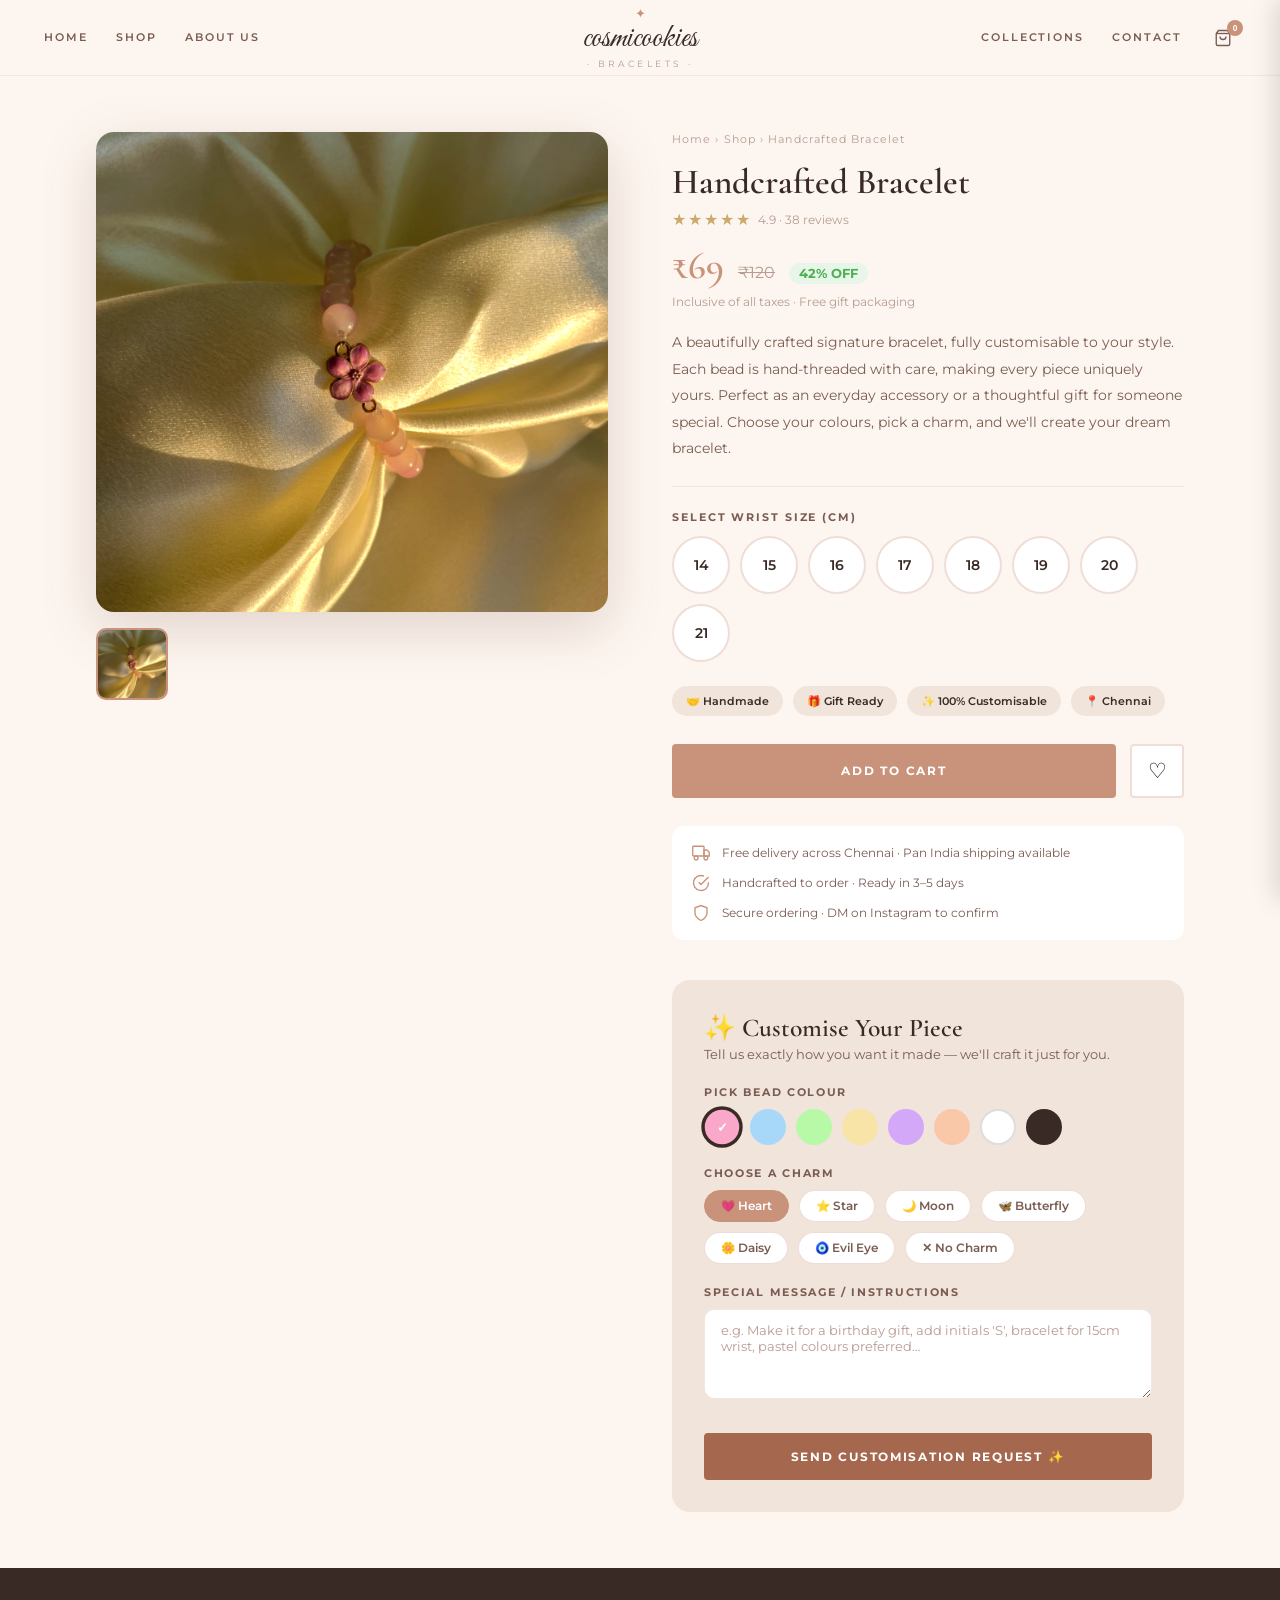
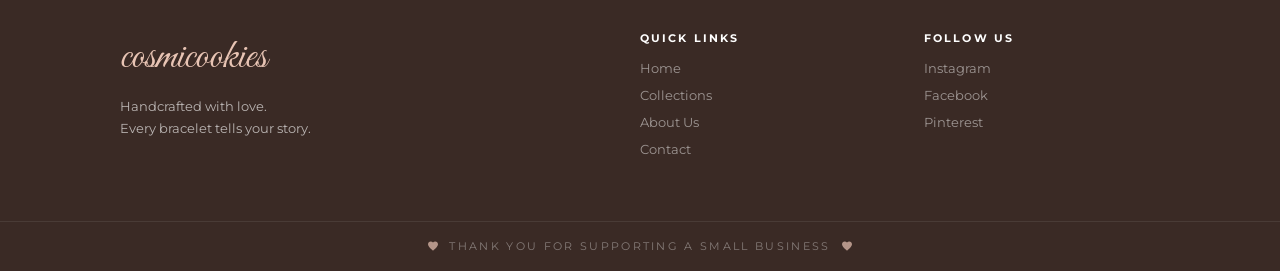
==== product.html @ d65fde26 "feat: add About Us, shop collections, product details, and persistent cart" ====
<!DOCTYPE html>
<html lang="en">
<head>
  <meta charset="UTF-8"/>
  <meta name="viewport" content="width=device-width,initial-scale=1.0"/>
  <title>Product – Cosmicookies</title>
  <link rel="preconnect" href="https://fonts.googleapis.com"/>
  <link href="https://fonts.googleapis.com/css2?family=Great+Vibes&family=Cormorant+Garamond:ital,wght@0,400;0,600&family=Montserrat:wght@300;400;500;600;700&display=swap" rel="stylesheet"/>
  <link rel="stylesheet" href="style.css"/>
  <style>
    .pd-wrap{margin-top:76px;padding:56px;max-width:1200px;margin-left:auto;margin-right:auto;display:grid;grid-template-columns:1fr 1fr;gap:64px;align-items:start;}
    .pd-gallery{position:sticky;top:96px;}
    .pd-main-img-wrap{border-radius:18px;overflow:hidden;height:480px;box-shadow:var(--shadow-lg);margin-bottom:16px;}
    .pd-main-img{width:100%;height:100%;object-fit:cover;transition:transform .6s ease;}
    .pd-main-img:hover{transform:scale(1.04);}
    .pd-thumbs{display:flex;gap:10px;flex-wrap:wrap;}
    .pd-thumb{width:72px;height:72px;border-radius:10px;overflow:hidden;cursor:pointer;border:2px solid transparent;transition:all .25s;}
    .pd-thumb img{width:100%;height:100%;object-fit:cover;}
    .pd-thumb.active,.pd-thumb:hover{border-color:var(--rose);}
    .pd-info{}
    .pd-breadcrumb{font-size:.68rem;color:var(--text-light);letter-spacing:.1em;margin-bottom:16px;}
    .pd-breadcrumb a{color:var(--text-light);text-decoration:none;}.pd-breadcrumb a:hover{color:var(--rose);}
    .pd-name{font-family:'Cormorant Garamond',serif;font-size:2.2rem;font-weight:600;color:var(--text-dark);line-height:1.15;margin-bottom:8px;}
    .pd-stars{display:flex;align-items:center;gap:6px;margin-bottom:14px;}
    .pd-stars span{color:var(--gold);font-size:1rem;letter-spacing:2px;}
    .pd-stars em{font-size:.75rem;color:var(--text-light);font-style:normal;}
    .pd-price-row{display:flex;align-items:baseline;gap:14px;margin-bottom:6px;}
    .pd-price{font-family:'Cormorant Garamond',serif;font-size:2.4rem;font-weight:600;color:var(--rose);}
    .pd-price-orig{font-size:1rem;color:var(--text-light);text-decoration:line-through;}
    .pd-discount{font-size:.8rem;font-weight:700;color:#4caf50;background:#e8f5e9;padding:3px 10px;border-radius:20px;}
    .pd-tax{font-size:.72rem;color:var(--text-light);margin-bottom:20px;}
    .pd-desc{font-size:.87rem;line-height:1.9;color:var(--text-mid);margin-bottom:24px;padding-bottom:24px;border-bottom:1px solid rgba(201,146,122,.15);}
    .pd-section-label{font-size:.66rem;font-weight:700;letter-spacing:.18em;color:var(--text-mid);text-transform:uppercase;margin-bottom:12px;}
    .pd-sizes{display:flex;gap:10px;flex-wrap:wrap;margin-bottom:24px;}
    .pd-size-btn{width:58px;height:58px;border-radius:50%;border:2px solid rgba(201,146,122,.3);background:var(--white);color:var(--text-dark);font-size:.88rem;font-weight:600;cursor:pointer;transition:all .25s;font-family:'Montserrat',sans-serif;}
    .pd-size-btn:hover,.pd-size-btn.sel{background:var(--rose);border-color:var(--rose);color:#fff;box-shadow:0 4px 14px rgba(201,146,122,.4);}
    .pd-badges-row{display:flex;gap:10px;flex-wrap:wrap;margin-bottom:28px;}
    .pd-badge-pill{display:flex;align-items:center;gap:6px;background:var(--blush);border-radius:20px;padding:8px 14px;font-size:.7rem;font-weight:600;color:var(--text-dark);}
    .pd-actions{display:flex;gap:14px;margin-bottom:28px;}
    .pd-add-btn{flex:1;padding:16px;background:var(--rose);color:#fff;border:none;border-radius:4px;font-size:.78rem;font-weight:700;letter-spacing:.14em;cursor:pointer;font-family:'Montserrat',sans-serif;transition:var(--transition);}
    .pd-add-btn:hover{background:var(--rose-dark);transform:translateY(-2px);box-shadow:0 8px 24px rgba(165,104,79,.35);}
    .pd-wish-btn{width:54px;height:54px;border:2px solid rgba(201,146,122,.3);background:var(--white);border-radius:4px;cursor:pointer;font-size:1.3rem;transition:all .25s;display:flex;align-items:center;justify-content:center;}
    .pd-wish-btn:hover{border-color:var(--rose);background:var(--blush);}
    /* CUSTOMIZER */
    .customizer{background:var(--blush);border-radius:18px;padding:32px;margin-top:40px;}
    .customizer h3{font-family:'Cormorant Garamond',serif;font-size:1.6rem;font-weight:600;color:var(--text-dark);margin-bottom:4px;}
    .customizer>.sub{font-size:.8rem;color:var(--text-mid);margin-bottom:24px;}
    .cust-block{margin-bottom:22px;}
    .cust-label{font-size:.66rem;font-weight:700;letter-spacing:.16em;text-transform:uppercase;color:var(--text-mid);margin-bottom:10px;display:block;}
    .color-swatches{display:flex;gap:10px;flex-wrap:wrap;}
    .color-swatch{width:36px;height:36px;border-radius:50%;border:3px solid transparent;cursor:pointer;transition:all .25s;position:relative;}
    .color-swatch.sel,.color-swatch:hover{border-color:var(--text-dark);transform:scale(1.15);}
    .color-swatch.sel::after{content:'✓';position:absolute;inset:0;display:flex;align-items:center;justify-content:center;font-size:.7rem;font-weight:700;color:#fff;}
    .charm-options{display:flex;gap:10px;flex-wrap:wrap;}
    .charm-btn{padding:8px 16px;border-radius:20px;border:1.5px solid rgba(201,146,122,.3);background:var(--white);font-size:.72rem;font-weight:600;cursor:pointer;font-family:'Montserrat',sans-serif;transition:all .25s;color:var(--text-mid);}
    .charm-btn.sel,.charm-btn:hover{background:var(--rose);border-color:var(--rose);color:#fff;}
    .cust-textarea{width:100%;padding:12px 16px;border:1.5px solid rgba(201,146,122,.22);border-radius:10px;background:var(--white);font-family:'Montserrat',sans-serif;font-size:.84rem;color:var(--text-dark);resize:vertical;min-height:90px;outline:none;transition:border-color .25s;}
    .cust-textarea:focus{border-color:var(--rose);}
    .cust-submit{width:100%;padding:16px;background:var(--rose-dark);color:#fff;border:none;border-radius:4px;font-size:.78rem;font-weight:700;letter-spacing:.14em;cursor:pointer;font-family:'Montserrat',sans-serif;margin-top:8px;transition:var(--transition);}
    .cust-submit:hover{background:var(--rose);transform:translateY(-2px);}
    .cust-success{display:none;text-align:center;color:var(--rose);font-size:.84rem;margin-top:14px;font-style:italic;}
    .cust-success.show{display:block;}
    /* Delivery info */
    .pd-delivery{background:var(--white);border-radius:12px;padding:18px 20px;margin-top:20px;display:flex;flex-direction:column;gap:12px;}
    .pd-delivery-row{display:flex;align-items:center;gap:12px;font-size:.78rem;color:var(--text-mid);}
    .pd-delivery-row svg{color:var(--rose);flex-shrink:0;}
    /* Responsive */
    @media(max-width:960px){.pd-wrap{grid-template-columns:1fr;padding:36px 28px;gap:40px;}.pd-gallery{position:static;}}
    @media(max-width:600px){.pd-wrap{padding:24px 18px;}.pd-main-img-wrap{height:320px;}.pd-name{font-size:1.7rem;}}
  </style>
</head>
<body>

  <header class="navbar" id="navbar">
    <div class="nav-left">
      <button class="hamburger" id="hamburger" aria-label="Open menu"><span></span><span></span><span></span></button>
      <nav class="nav-links left-links">
        <a href="index.html" class="nav-link">HOME</a>
        <a href="shop.html" class="nav-link active">SHOP</a>
        <a href="index.html#about" class="nav-link">ABOUT US</a>
      </nav>
    </div>
    <div class="nav-brand">
      <div class="brand-star">✦</div>
      <div class="brand-name">cosmicookies</div>
      <div class="brand-sub">· BRACELETS ·</div>
    </div>
    <div class="nav-right">
      <nav class="nav-links right-links">
        <a href="shop.html" class="nav-link">COLLECTIONS</a>
        <a href="index.html#contact" class="nav-link">CONTACT</a>
      </nav>
      <div class="nav-icons">
        <button class="icon-btn cart-btn" aria-label="Cart" id="cart-btn">
          <svg width="18" height="18" viewBox="0 0 24 24" fill="none" stroke="currentColor" stroke-width="1.8"><path d="M6 2L3 6v14a2 2 0 002 2h14a2 2 0 002-2V6l-3-4z"/><line x1="3" y1="6" x2="21" y2="6"/><path d="M16 10a4 4 0 01-8 0"/></svg>
          <span class="cart-badge" id="cart-count">0</span>
        </button>
      </div>
    </div>
  </header>

  <div class="mobile-menu" id="mobile-menu">
    <button class="close-menu" id="close-menu">✕</button>
    <div class="mobile-brand-name">cosmicookies</div>
    <nav class="mobile-nav-links">
      <a href="index.html" class="mobile-nav-link">HOME</a>
      <a href="shop.html" class="mobile-nav-link">SHOP</a>
      <a href="index.html#contact" class="mobile-nav-link">CONTACT</a>
    </nav>
  </div>

  <div class="pd-wrap">
    <!-- GALLERY -->
    <div class="pd-gallery">
      <div class="pd-main-img-wrap">
        <img src="" alt="" class="pd-main-img" id="pd-main-img"/>
      </div>
      <div class="pd-thumbs" id="pd-thumbs"></div>
    </div>

    <!-- INFO + CUSTOMIZER -->
    <div class="pd-info">
      <p class="pd-breadcrumb"><a href="index.html">Home</a> &rsaquo; <a href="shop.html">Shop</a> &rsaquo; <span id="pd-bread-name">Product</span></p>
      <h1 class="pd-name" id="pd-name">Loading…</h1>
      <div class="pd-stars">
        <span>★★★★★</span>
        <em id="pd-reviews">4.9 · 38 reviews</em>
      </div>
      <div class="pd-price-row">
        <span class="pd-price" id="pd-price">₹--</span>
        <span class="pd-price-orig" id="pd-orig">₹--</span>
        <span class="pd-discount" id="pd-disc">--% OFF</span>
      </div>
      <p class="pd-tax">Inclusive of all taxes · Free gift packaging</p>
      <p class="pd-desc" id="pd-desc"></p>

      <p class="pd-section-label">Select Wrist Size (cm)</p>
      <div class="pd-sizes" id="pd-sizes"></div>

      <div class="pd-badges-row">
        <div class="pd-badge-pill">🤝 Handmade</div>
        <div class="pd-badge-pill">🎁 Gift Ready</div>
        <div class="pd-badge-pill">✨ 100% Customisable</div>
        <div class="pd-badge-pill">📍 Chennai</div>
      </div>

      <div class="pd-actions">
        <button class="pd-add-btn" id="pd-add-btn">ADD TO CART</button>
        <button class="pd-wish-btn" id="pd-wish-btn">♡</button>
      </div>

      <div class="pd-delivery">
        <div class="pd-delivery-row">
          <svg width="18" height="18" viewBox="0 0 24 24" fill="none" stroke="currentColor" stroke-width="1.8"><rect x="1" y="3" width="15" height="13" rx="1"/><path d="M16 8h4l3 3v5h-7V8z"/><circle cx="5.5" cy="18.5" r="2.5"/><circle cx="18.5" cy="18.5" r="2.5"/></svg>
          <span>Free delivery across Chennai · Pan India shipping available</span>
        </div>
        <div class="pd-delivery-row">
          <svg width="18" height="18" viewBox="0 0 24 24" fill="none" stroke="currentColor" stroke-width="1.8"><path d="M22 11.08V12a10 10 0 11-5.93-9.14"/><polyline points="22 4 12 14.01 9 11.01"/></svg>
          <span>Handcrafted to order · Ready in 3–5 days</span>
        </div>
        <div class="pd-delivery-row">
          <svg width="18" height="18" viewBox="0 0 24 24" fill="none" stroke="currentColor" stroke-width="1.8"><path d="M12 22s8-4 8-10V5l-8-3-8 3v7c0 6 8 10 8 10z"/></svg>
          <span>Secure ordering · DM on Instagram to confirm</span>
        </div>
      </div>

      <!-- CUSTOMIZER -->
      <div class="customizer" id="customizer">
        <h3>✨ Customise Your Piece</h3>
        <p class="sub">Tell us exactly how you want it made — we'll craft it just for you.</p>

        <div class="cust-block">
          <span class="cust-label">Pick Bead Colour</span>
          <div class="color-swatches" id="color-swatches">
            <div class="color-swatch sel" style="background:#f9a8c9" data-color="Pink" title="Pink"></div>
            <div class="color-swatch" style="background:#a8d8f9" data-color="Sky Blue" title="Sky Blue"></div>
            <div class="color-swatch" style="background:#b8f9a8" data-color="Mint" title="Mint"></div>
            <div class="color-swatch" style="background:#f9e4a8" data-color="Butter Yellow" title="Butter Yellow"></div>
            <div class="color-swatch" style="background:#d4a8f9" data-color="Lavender" title="Lavender"></div>
            <div class="color-swatch" style="background:#f9c8a8" data-color="Peach" title="Peach"></div>
            <div class="color-swatch" style="background:#ffffff;border:2px solid #ddd" data-color="White" title="White"></div>
            <div class="color-swatch" style="background:#3a2a25" data-color="Black" title="Black"></div>
          </div>
        </div>

        <div class="cust-block">
          <span class="cust-label">Choose a Charm</span>
          <div class="charm-options">
            <button class="charm-btn sel" data-charm="Heart">💗 Heart</button>
            <button class="charm-btn" data-charm="Star">⭐ Star</button>
            <button class="charm-btn" data-charm="Moon">🌙 Moon</button>
            <button class="charm-btn" data-charm="Butterfly">🦋 Butterfly</button>
            <button class="charm-btn" data-charm="Daisy">🌼 Daisy</button>
            <button class="charm-btn" data-charm="Evil Eye">🧿 Evil Eye</button>
            <button class="charm-btn" data-charm="None">✕ No Charm</button>
          </div>
        </div>

        <div class="cust-block">
          <span class="cust-label">Special Message / Instructions</span>
          <textarea class="cust-textarea" id="cust-note" placeholder="e.g. Make it for a birthday gift, add initials 'S', bracelet for 15cm wrist, pastel colours preferred…"></textarea>
        </div>

        <button class="cust-submit" id="cust-submit">SEND CUSTOMISATION REQUEST ✨</button>
        <p class="cust-success" id="cust-success">🌸 Request sent! We'll DM you to confirm your design soon.</p>
      </div>
    </div>
  </div>

  <footer class="footer">
    <div class="footer-inner">
      <div class="footer-brand">
        <span class="footer-logo">cosmicookies</span>
        <p>Handcrafted with love.<br/>Every bracelet tells your story.</p>
      </div>
      <div class="footer-links-group">
        <h4>Quick Links</h4>
        <a href="index.html">Home</a>
        <a href="shop.html">Collections</a>
        <a href="index.html#about">About Us</a>
        <a href="index.html#contact">Contact</a>
      </div>
      <div class="footer-links-group">
        <h4>Follow Us</h4>
        <a href="#">Instagram</a>
        <a href="#">Facebook</a>
        <a href="#">Pinterest</a>
      </div>
    </div>
    <div class="footer-bottom">
      <svg width="12" height="12" viewBox="0 0 24 24" fill="currentColor"><path d="M12 21.35l-1.45-1.32C5.4 15.36 2 12.28 2 8.5 2 5.42 4.42 3 7.5 3c1.74 0 3.41.81 4.5 2.09C13.09 3.81 14.76 3 16.5 3 19.58 3 22 5.42 22 8.5c0 3.78-3.4 6.86-8.55 11.54L12 21.35z"/></svg>
      THANK YOU FOR SUPPORTING A SMALL BUSINESS
      <svg width="12" height="12" viewBox="0 0 24 24" fill="currentColor"><path d="M12 21.35l-1.45-1.32C5.4 15.36 2 12.28 2 8.5 2 5.42 4.42 3 7.5 3c1.74 0 3.41.81 4.5 2.09C13.09 3.81 14.76 3 16.5 3 19.58 3 22 5.42 22 8.5c0 3.78-3.4 6.86-8.55 11.54L12 21.35z"/></svg>
    </div>
  </footer>

  <script src="script.js"></script>
  <script>
    const products = {
      'bracelet':      { name:'Handcrafted Bracelet',            price:'₹69',  orig:'₹120', disc:'42% OFF', reviews:'4.9 · 38 reviews', imgs:['images/Bracelet .png'], desc:'A beautifully crafted signature bracelet, fully customisable to your style. Each bead is hand-threaded with care, making every piece uniquely yours. Perfect as an everyday accessory or a thoughtful gift for someone special. Choose your colours, pick a charm, and we\'ll create your dream bracelet.' },
      'combo':         { name:'Bracelet with Chain Combo',       price:'₹119', orig:'₹200', disc:'40% OFF', reviews:'4.8 · 52 reviews', imgs:['images/Bracelet with Chain Combo.png','images/Bracelet .png'], desc:'A stunning pairing of a handcrafted beaded bracelet and a delicate gold-toned chain. Stack them together or wear separately — both are fully customisable. A perfect duo gift set for best friends or as a couple\'s matching set.' },
      'crystal-combo': { name:'Crystal Customized Combo',       price:'₹89',  orig:'₹160', disc:'44% OFF', reviews:'5.0 · 21 reviews', imgs:['images/Clear with Crystal Customized bracelet combo.png','images/Triple Crystal Bracelets.png'], desc:'Clear crystal beads meet sparkling accents in this enchanting combo. The transparency of the crystals catches light beautifully, making it a stunning everyday piece. Fully customisable — pick your crystal colour and charm.' },
      'chains':        { name:'Customized Chains',              price:'₹99',  orig:'₹180', disc:'45% OFF', reviews:'4.7 · 17 reviews', imgs:['images/Customized Chains.png'], desc:'Personalised gold & silver chain bracelets with charms of your choice. Lightweight, elegant and adjustable. A great gift for minimalists who love delicate jewellery. Tell us your preferred metal tone and charm.' },
      'evileye':       { name:'Evil Eye Bracelet',              price:'₹89',  orig:'₹150', disc:'41% OFF', reviews:'4.9 · 64 reviews', imgs:['images/Evil Eye Bracelet.png','images/Bracelet .png'], desc:'Protect your energy in style with our iconic evil eye bracelet. Made with vibrant hand-picked beads and a bold evil eye charm. Believed to ward off negativity, this bracelet is both meaningful and beautiful.' },
      'triple':        { name:'Triple Crystal Bracelets',       price:'₹149', orig:'₹280', disc:'47% OFF', reviews:'5.0 · 29 reviews', imgs:['images/Triple Crystal Bracelets.png','images/Clear with Crystal Customized bracelet combo.png'], desc:'A luxurious set of three crystal bracelets — rose quartz for love, clear quartz for clarity and amethyst for calm. Pure elegance in a gift-ready set. Stackable and fully customisable in colour and charm.' }
    };

    const params = new URLSearchParams(location.search);
    const id = params.get('id') || 'bracelet';
    const p  = products[id] || products['bracelet'];

    document.title = p.name + ' – Cosmicookies';
    document.getElementById('pd-name').textContent        = p.name;
    document.getElementById('pd-bread-name').textContent  = p.name;
    document.getElementById('pd-price').textContent       = p.price;
    document.getElementById('pd-orig').textContent        = p.orig;
    document.getElementById('pd-disc').textContent        = p.disc;
    document.getElementById('pd-reviews').textContent     = p.reviews;
    document.getElementById('pd-desc').textContent        = p.desc;

    // Main image
    const mainImg = document.getElementById('pd-main-img');
    mainImg.src = p.imgs[0]; mainImg.alt = p.name;

    // Thumbs
    const thumbsWrap = document.getElementById('pd-thumbs');
    p.imgs.forEach((src, i) => {
      const d = document.createElement('div');
      d.className = 'pd-thumb' + (i === 0 ? ' active' : '');
      d.innerHTML = `<img src="${src}" alt="${p.name}"/>`;
      d.addEventListener('click', () => {
        mainImg.src = src;
        document.querySelectorAll('.pd-thumb').forEach(t => t.classList.remove('active'));
        d.classList.add('active');
      });
      thumbsWrap.appendChild(d);
    });

    // Sizes
    const sizesWrap = document.getElementById('pd-sizes');
    [14,15,16,17,18,19,20,21].forEach(s => {
      const b = document.createElement('button');
      b.className = 'pd-size-btn'; b.textContent = s;
      b.addEventListener('click', () => {
        document.querySelectorAll('.pd-size-btn').forEach(x => x.classList.remove('sel'));
        b.classList.add('sel');
      });
      sizesWrap.appendChild(b);
    });

    // Color swatches
    document.querySelectorAll('.color-swatch').forEach(sw => {
      sw.addEventListener('click', () => {
        document.querySelectorAll('.color-swatch').forEach(x => x.classList.remove('sel'));
        sw.classList.add('sel');
      });
    });

    // Charm buttons
    document.querySelectorAll('.charm-btn').forEach(cb => {
      cb.addEventListener('click', () => {
        document.querySelectorAll('.charm-btn').forEach(x => x.classList.remove('sel'));
        cb.classList.add('sel');
      });
    });

    // Wishlist
    const wishBtn = document.getElementById('pd-wish-btn');
    let wished = false;
    wishBtn.addEventListener('click', () => {
      wished = !wished;
      wishBtn.textContent = wished ? '♥' : '♡';
      wishBtn.style.color = wished ? 'var(--rose)' : '';
    });

    // Add to cart
    document.getElementById('pd-add-btn').addEventListener('click', () => {
      const sizeBtn = document.querySelector('.pd-size-btn.sel');
      if(!sizeBtn) {
        alert('Please select a wrist size first!');
        return;
      }
      const size = sizeBtn.textContent + ' cm';
      const color = document.querySelector('.color-swatch.sel')?.dataset.color || 'Standard';

      const item = {
        id: id,
        name: p.name,
        price: p.price,
        img: p.imgs[0],
        size: size,
        color: color
      };
      
      // Call global cart function
      window.addToCart(item);

      const btn = document.getElementById('pd-add-btn');
      btn.textContent = '✓ ADDED!';
      btn.style.background = '#4caf50';
      setTimeout(() => { btn.textContent = 'ADD TO CART'; btn.style.background = ''; }, 2000);
    });

    // Customise submit
    document.getElementById('cust-submit').addEventListener('click', () => {
      const color  = document.querySelector('.color-swatch.sel')?.dataset.color || '';
      const charm  = document.querySelector('.charm-btn.sel')?.dataset.charm || '';
      const note   = document.getElementById('cust-note').value;
      const size   = document.querySelector('.pd-size-btn.sel')?.textContent || 'Not selected';
      console.log('Custom order:', { product: p.name, color, charm, size, note });
      document.getElementById('cust-success').classList.add('show');
      document.getElementById('cust-submit').textContent = '✓ REQUEST SENT';
      document.getElementById('cust-submit').style.background = '#4caf50';
    });


  </script>
</body>
</html>
---- style.css ----
/* ===================================
   COSMICUPCAKES BRACELETS – Stylesheet
   Color palette matching reference image
   =================================== */

/* ---------- RESET & TOKENS ---------- */
*, *::before, *::after { box-sizing: border-box; margin: 0; padding: 0; }

:root {
  --cream:       #fdf6f0;
  --blush:       #f0e4db;
  --rose:        #c9927a;
  --rose-dark:   #a5684f;
  --rose-light:  #e8c4b4;
  --gold:        #c9a96e;
  --text-dark:   #3a2a25;
  --text-mid:    #7a5c52;
  --text-light:  #b89b92;
  --white:       #ffffff;
  --shadow-sm:   0 4px 20px rgba(100, 50, 40, 0.10);
  --shadow-md:   0 8px 40px rgba(100, 50, 40, 0.14);
  --shadow-lg:   0 16px 56px rgba(100, 50, 40, 0.18);
  --radius:      14px;
  --transition:  all 0.35s cubic-bezier(0.25, 0.46, 0.45, 0.94);
}

html { scroll-behavior: smooth; }
body {
  font-family: 'Montserrat', sans-serif;
  background: var(--cream);
  color: var(--text-dark);
  overflow-x: hidden;
}
img { display: block; width: 100%; }
a  { text-decoration: none; color: inherit; }

/* ---------- TYPOGRAPHY ---------- */
.section-script {
  font-family: 'Great Vibes', cursive;
  font-size: 2.1rem;
  color: var(--rose);
  display: block;
  margin-bottom: 2px;
}
.section-title {
  font-family: 'Cormorant Garamond', serif;
  font-size: clamp(2rem, 5vw, 3.2rem);
  font-weight: 600;
  letter-spacing: 0.22em;
  color: var(--text-dark);
}
.title-divider {
  display: flex;
  align-items: center;
  justify-content: center;
  gap: 10px;
  margin-top: 14px;
  color: var(--rose);
}
.divider-line       { display: block; width: 52px; height: 1px; background: var(--rose); opacity: 0.5; }
.divider-line.short { width: 30px; }
.heart-svg       { width: 14px; height: 14px; flex-shrink: 0; }
.heart-svg.small { width: 11px; height: 11px; }

/* ---------- BUTTONS ---------- */
.btn-primary {
  display: inline-flex;
  align-items: center;
  gap: 10px;
  background: var(--rose);
  color: var(--white);
  padding: 14px 32px;
  font-family: 'Montserrat', sans-serif;
  font-size: 0.76rem;
  font-weight: 700;
  letter-spacing: 0.16em;
  border: none;
  border-radius: 3px;
  cursor: pointer;
  transition: var(--transition);
}
.btn-primary:hover {
  background: var(--rose-dark);
  transform: translateY(-2px);
  box-shadow: 0 8px 24px rgba(165, 104, 79, 0.38);
}
.btn-outline {
  display: inline-flex;
  align-items: center;
  justify-content: center;
  gap: 10px;
  background: transparent;
  color: var(--rose);
  padding: 13px 32px;
  font-family: 'Montserrat', sans-serif;
  font-size: 0.76rem;
  font-weight: 700;
  letter-spacing: 0.16em;
  border: 1.5px solid var(--rose-light);
  border-radius: 3px;
  cursor: pointer;
  transition: var(--transition);
  text-align: center;
  width: 100%;
}
.btn-outline:hover {
  background: var(--rose);
  color: var(--white);
  border-color: var(--rose);
  transform: translateY(-2px);
}
.full-width { width: 100%; justify-content: center; }

/* ============================================================
   NAVBAR
============================================================ */
.navbar {
  position: fixed;
  top: 0; left: 0; right: 0;
  z-index: 1000;
  display: flex;
  align-items: center;
  justify-content: space-between;
  padding: 0 44px;
  height: 76px;
  background: rgba(253, 246, 240, 0.96);
  backdrop-filter: blur(14px);
  -webkit-backdrop-filter: blur(14px);
  border-bottom: 1px solid rgba(201, 146, 122, 0.14);
  transition: var(--transition);
}
.navbar.scrolled {
  height: 64px;
  box-shadow: 0 4px 30px rgba(100, 50, 40, 0.10);
}

.nav-left, .nav-right {
  display: flex;
  align-items: center;
  gap: 28px;
  flex: 1;
}
.nav-right { justify-content: flex-end; }

.nav-links { display: flex; gap: 28px; align-items: center; }

.nav-link {
  font-size: 0.68rem;
  font-weight: 600;
  letter-spacing: 0.18em;
  color: var(--text-mid);
  transition: color 0.25s ease;
  position: relative;
  padding-bottom: 2px;
}
.nav-link::after {
  content: '';
  position: absolute;
  bottom: 0; left: 0;
  width: 0; height: 1.5px;
  background: var(--rose);
  transition: width 0.3s ease;
}
.nav-link:hover, .nav-link.active { color: var(--rose); }
.nav-link:hover::after, .nav-link.active::after { width: 100%; }

/* Brand */
.nav-brand { text-align: center; flex: 0 0 auto; }
.brand-star { color: var(--rose); font-size: 0.8rem; margin-bottom: 2px; }
.brand-name {
  font-family: 'Great Vibes', cursive;
  font-size: 2rem;
  color: var(--text-dark);
  line-height: 1;
  white-space: nowrap;
}
.brand-sub {
  font-size: 0.56rem;
  letter-spacing: 0.38em;
  color: var(--text-light);
  margin-top: 3px;
}

/* Hamburger */
.hamburger {
  display: none;
  flex-direction: column;
  gap: 5px;
  background: none;
  border: none;
  cursor: pointer;
  padding: 4px;
}
.hamburger span {
  display: block;
  width: 22px;
  height: 1.5px;
  background: var(--text-dark);
  transition: var(--transition);
  border-radius: 2px;
}

/* Nav icons */
.nav-icons { display: flex; gap: 10px; align-items: center; }
.icon-btn {
  background: none; border: none; cursor: pointer;
  color: var(--text-mid); display: flex; align-items: center;
  padding: 4px; transition: color 0.25s; position: relative;
}
.icon-btn:hover { color: var(--rose); }
.cart-badge {
  position: absolute; top: -5px; right: -7px;
  background: var(--rose); color: white;
  font-size: 0.52rem; font-weight: 700;
  width: 16px; height: 16px; border-radius: 50%;
  display: flex; align-items: center; justify-content: center;
  transition: transform 0.2s ease;
}

/* Mobile Menu */
.mobile-menu {
  position: fixed; inset: 0;
  background: var(--cream);
  z-index: 2000;
  display: flex; flex-direction: column;
  align-items: center; justify-content: center;
  gap: 30px;
  transform: translateX(-100%);
  transition: transform 0.4s cubic-bezier(0.76, 0, 0.24, 1);
}
.mobile-menu.open { transform: translateX(0); }
.close-menu {
  position: absolute; top: 22px; right: 26px;
  background: none; border: none; font-size: 1.4rem;
  color: var(--text-mid); cursor: pointer;
}
.mobile-brand-name {
  font-family: 'Great Vibes', cursive;
  font-size: 2.6rem;
  color: var(--text-dark);
}
.mobile-nav-links { display: flex; flex-direction: column; align-items: center; gap: 24px; }
.mobile-nav-link {
  font-size: 0.82rem; font-weight: 600; letter-spacing: 0.2em;
  color: var(--text-mid); transition: color 0.25s;
}
.mobile-nav-link:hover { color: var(--rose); }

/* ============================================================
   HERO
============================================================ */
.hero {
  margin-top: 76px;
  position: relative;
  height: calc(100vh - 76px);
  min-height: 580px;
  display: flex;
  align-items: center;
  overflow: hidden;
}
.hero-image-wrap { position: absolute; inset: 0; }
.hero-img {
  width: 100%; height: 100%;
  object-fit: cover;
  object-position: center;
  transform: scale(1.05);
  transition: transform 10s ease;
}
.hero:hover .hero-img { transform: scale(1.0); }
.hero-overlay {
  position: absolute; inset: 0;
  background: linear-gradient(
    108deg,
    rgba(253, 246, 240, 0.92) 0%,
    rgba(253, 246, 240, 0.68) 45%,
    rgba(253, 246, 240, 0.06) 100%
  );
}
.hero-content {
  position: relative; z-index: 2;
  padding: 0 80px;
  max-width: 560px;
  animation: fadeSlideUp 0.9s ease both;
}
.hero-script {
  font-family: 'Great Vibes', cursive;
  font-size: 2.2rem;
  color: var(--rose);
  display: block;
  margin-bottom: 4px;
  font-style: italic;
}
.hero-headline {
  font-family: 'Cormorant Garamond', serif;
  font-size: clamp(3.4rem, 7.5vw, 5.2rem);
  font-weight: 600;
  color: var(--text-dark);
  line-height: 1.0;
  margin-bottom: 20px;
}
.hero-divider {
  display: flex; align-items: center; gap: 10px;
  margin-bottom: 20px; color: var(--rose);
}
.hero-sub {
  font-size: 0.87rem;
  line-height: 1.8;
  color: var(--text-mid);
  margin-bottom: 36px;
}

/* ============================================================
   BADGES
============================================================ */
.badges {
  background: var(--white);
  display: flex;
  align-items: center;
  justify-content: center;
  padding: 36px 40px;
  border-bottom: 1px solid rgba(201, 146, 122, 0.12);
  flex-wrap: wrap;
  gap: 0;
}
.badge-item {
  display: flex; align-items: center; gap: 14px;
  flex: 1; justify-content: center; padding: 0 20px;
  min-width: 160px;
}
.badge-icon { width: 34px; height: 34px; color: var(--rose); flex-shrink: 0; }
.badge-item div { display: flex; flex-direction: column; gap: 2px; }
.badge-item strong { font-size: 0.68rem; letter-spacing: 0.14em; color: var(--text-dark); font-weight: 700; }
.badge-item span   { font-size: 0.66rem; color: var(--text-light); letter-spacing: 0.04em; }
.badge-sep { width: 1px; height: 48px; background: rgba(201, 146, 122, 0.2); flex-shrink: 0; }

/* ============================================================
   COLLECTIONS SECTION
============================================================ */
.collections-section {
  padding: 88px 56px;
  background: var(--cream);
}
.section-header { text-align: center; margin-bottom: 56px; }

/* Product Grid – 4 per row then wraps */
.product-grid {
  display: grid;
  grid-template-columns: repeat(4, 1fr);
  gap: 22px;
  max-width: 1280px;
  margin: 0 auto;
}

.product-card {
  background: var(--white);
  border-radius: var(--radius);
  overflow: hidden;
  box-shadow: var(--shadow-sm);
  transition: var(--transition);
}
.product-card:hover {
  transform: translateY(-8px);
  box-shadow: var(--shadow-lg);
}

.product-img-wrap {
  position: relative;
  height: 270px;
  overflow: hidden;
}
.product-img {
  width: 100%; height: 100%;
  object-fit: cover;
  transition: transform 0.55s ease;
}
.product-card:hover .product-img { transform: scale(1.07); }

.product-hover-overlay {
  position: absolute; inset: 0;
  background: rgba(58, 42, 37, 0.45);
  display: flex; align-items: center; justify-content: center;
  opacity: 0; transition: var(--transition);
}
.product-card:hover .product-hover-overlay { opacity: 1; }

.overlay-btn {
  background: var(--white); color: var(--rose);
  border: none; padding: 10px 22px;
  font-size: 0.68rem; font-weight: 700; letter-spacing: 0.12em;
  border-radius: 3px; cursor: pointer; transition: var(--transition);
  font-family: 'Montserrat', sans-serif;
}
.overlay-btn:hover { background: var(--rose); color: var(--white); }

.product-info { padding: 20px 20px 24px; }
.product-name {
  font-size: 0.72rem; font-weight: 700; letter-spacing: 0.14em;
  color: var(--text-dark); margin-bottom: 8px;
}
.product-desc {
  font-size: 0.76rem; color: var(--text-light); line-height: 1.65; margin-bottom: 16px;
}
.product-footer { display: flex; align-items: center; justify-content: space-between; gap: 8px; }
.product-price {
  font-family: 'Cormorant Garamond', serif;
  font-size: 1.55rem; font-weight: 600; color: var(--rose);
}
.shop-btn {
  background: none; border: 1.5px solid var(--rose-light);
  color: var(--rose); padding: 7px 14px;
  font-size: 0.6rem; font-weight: 700; letter-spacing: 0.1em;
  border-radius: 3px; cursor: pointer; transition: var(--transition);
  font-family: 'Montserrat', sans-serif; white-space: nowrap;
}
.shop-btn:hover { background: var(--rose); color: var(--white); border-color: var(--rose); }

/* ============================================================
   PRICING SECTION
============================================================ */
.pricing-section {
  padding: 88px 56px;
  background: var(--blush);
}
.pricing-grid {
  display: grid;
  grid-template-columns: repeat(3, 1fr);
  gap: 28px;
  max-width: 980px;
  margin: 0 auto;
  align-items: start;
}
.pricing-card {
  background: var(--white);
  border-radius: var(--radius);
  padding: 42px 34px;
  box-shadow: var(--shadow-sm);
  transition: var(--transition);
  text-align: center;
  position: relative;
}
.pricing-card:hover { transform: translateY(-6px); box-shadow: var(--shadow-md); }
.pricing-card.featured {
  background: var(--rose-dark);
  color: var(--white);
  transform: scale(1.05);
  z-index: 2;
}
.pricing-card.featured:hover { transform: scale(1.05) translateY(-6px); }

.pricing-badge {
  position: absolute; top: -15px; left: 50%; transform: translateX(-50%);
  background: var(--gold); color: var(--white);
  font-size: 0.58rem; font-weight: 700; letter-spacing: 0.18em;
  padding: 5px 16px; border-radius: 20px; white-space: nowrap;
}
.pricing-label {
  font-size: 0.62rem; font-weight: 700; letter-spacing: 0.22em;
  color: var(--rose); margin-bottom: 8px;
}
.pricing-card.featured .pricing-label { color: rgba(255,255,255,0.7); }
.pricing-name {
  font-family: 'Cormorant Garamond', serif;
  font-size: 1.65rem; font-weight: 600; color: var(--text-dark); margin-bottom: 20px;
}
.pricing-card.featured .pricing-name { color: var(--white); }
.pricing-amount { display: flex; align-items: flex-start; justify-content: center; gap: 3px; margin-bottom: 4px; }
.pricing-currency { font-size: 1.1rem; font-weight: 600; color: var(--rose); margin-top: 8px; }
.pricing-card.featured .pricing-currency { color: rgba(255,255,255,0.8); }
.pricing-value {
  font-family: 'Cormorant Garamond', serif;
  font-size: 3.2rem; font-weight: 600; color: var(--text-dark); line-height: 1;
}
.pricing-card.featured .pricing-value { color: var(--white); }
.pricing-per { font-size: 0.7rem; color: var(--text-light); margin-bottom: 28px; }
.pricing-card.featured .pricing-per { color: rgba(255,255,255,0.6); }
.pricing-top { margin-bottom: 24px; border-bottom: 1px solid rgba(201,146,122,0.15); padding-bottom: 24px; }
.pricing-card.featured .pricing-top { border-color: rgba(255,255,255,0.15); }
.pricing-features { list-style: none; display: flex; flex-direction: column; gap: 11px; margin-bottom: 32px; }
.pricing-features li { font-size: 0.78rem; color: var(--text-mid); }
.pricing-card.featured .pricing-features li { color: rgba(255,255,255,0.88); }
.pricing-card.featured .btn-primary { background: var(--white); color: var(--rose-dark); }
.pricing-card.featured .btn-primary:hover { background: var(--cream); }

/* ============================================================
   ABOUT SECTION
============================================================ */
.about-section {
  padding: 96px 56px;
  background: var(--blush);
}
.about-inner {
  display: grid;
  grid-template-columns: 1fr 1.15fr;
  gap: 72px;
  max-width: 1180px;
  margin: 0 auto;
  align-items: center;
}

/* ---- Visual column ---- */
.about-visual {
  position: relative;
}
.about-img-frame {
  position: relative;
  border-radius: 20px;
  overflow: hidden;
  box-shadow: var(--shadow-lg);
  aspect-ratio: 4 / 5;
}
.about-img {
  width: 100%; height: 100%;
  object-fit: cover;
  transition: transform 0.7s ease;
}
.about-img-frame:hover .about-img { transform: scale(1.05); }

.about-img-badge {
  position: absolute;
  bottom: 24px; right: 24px;
  background: var(--white);
  border-radius: 14px;
  padding: 14px 20px;
  box-shadow: var(--shadow-md);
  display: flex;
  flex-direction: column;
  align-items: center;
  gap: 2px;
}
.about-img-badge .badge-num {
  font-family: 'Cormorant Garamond', serif;
  font-size: 1.7rem;
  font-weight: 700;
  color: var(--rose);
  line-height: 1;
}
.about-img-badge .badge-lbl {
  font-size: 0.62rem;
  font-weight: 700;
  letter-spacing: 0.12em;
  color: var(--text-mid);
  text-transform: uppercase;
}

.about-floater {
  position: absolute;
  top: 28px; left: -28px;
  background: var(--rose);
  color: var(--white);
  border-radius: 14px;
  padding: 16px 20px;
  box-shadow: 0 8px 32px rgba(165, 104, 79, 0.35);
  display: flex;
  flex-direction: column;
  align-items: center;
  gap: 6px;
  text-align: center;
  animation: floatY 3.5s ease-in-out infinite;
}
.about-floater svg {
  width: 26px; height: 26px;
}
.about-floater p {
  font-size: 0.72rem;
  line-height: 1.45;
}
.about-floater strong {
  font-size: 0.82rem;
  display: block;
}
@keyframes floatY {
  0%, 100% { transform: translateY(0); }
  50%       { transform: translateY(-9px); }
}

/* ---- Content column ---- */
.about-content { display: flex; flex-direction: column; gap: 0; }
.about-content .section-title { text-align: left; margin-bottom: 0; }
.about-content .title-divider { justify-content: flex-start; margin-bottom: 24px; }

.about-lead {
  font-size: 1.05rem;
  line-height: 1.75;
  color: var(--text-dark);
  margin-bottom: 16px;
  font-style: italic;
}
.about-lead strong { font-style: normal; color: var(--rose-dark); }

.about-body {
  font-size: 0.87rem;
  line-height: 1.9;
  color: var(--text-mid);
  margin-bottom: 14px;
}
.about-body em { color: var(--rose-dark); font-style: normal; font-weight: 600; }

.about-values {
  display: flex;
  flex-direction: column;
  gap: 14px;
  margin: 24px 0;
}
.about-value-item {
  display: flex;
  align-items: flex-start;
  gap: 16px;
  background: var(--white);
  border-radius: 12px;
  padding: 16px 20px;
  box-shadow: var(--shadow-sm);
  transition: var(--transition);
}
.about-value-item:hover {
  transform: translateX(6px);
  box-shadow: var(--shadow-md);
}
.about-value-icon {
  font-size: 1.3rem;
  flex-shrink: 0;
  width: 38px;
  height: 38px;
  background: var(--blush);
  border-radius: 50%;
  display: flex;
  align-items: center;
  justify-content: center;
}
.about-value-item div:last-child {
  display: flex;
  flex-direction: column;
  gap: 3px;
}
.about-value-item strong {
  font-size: 0.78rem;
  font-weight: 700;
  letter-spacing: 0.06em;
  color: var(--text-dark);
}
.about-value-item span {
  font-size: 0.74rem;
  color: var(--text-light);
  line-height: 1.5;
}

.about-stats {
  display: flex;
  align-items: center;
  gap: 0;
  background: var(--white);
  border-radius: 14px;
  padding: 22px 28px;
  box-shadow: var(--shadow-sm);
  margin-bottom: 28px;
}
.about-stat {
  flex: 1;
  display: flex;
  flex-direction: column;
  align-items: center;
  gap: 4px;
}
.stat-num {
  font-family: 'Cormorant Garamond', serif;
  font-size: 2rem;
  font-weight: 700;
  color: var(--rose);
  line-height: 1;
}
.stat-lbl {
  font-size: 0.65rem;
  font-weight: 600;
  letter-spacing: 0.1em;
  color: var(--text-light);
  text-transform: uppercase;
}
.about-stat-sep {
  width: 1px;
  height: 44px;
  background: rgba(201, 146, 122, 0.2);
  flex-shrink: 0;
}

/* ---- Responsive ---- */
@media (max-width: 960px) {
  .about-inner {
    grid-template-columns: 1fr;
    gap: 48px;
  }
  .about-img-frame { aspect-ratio: 16 / 9; max-height: 380px; }
  .about-floater { left: 18px; top: 18px; }
  .about-content .title-divider { justify-content: center; }
  .about-content .section-title { text-align: center; }
  .about-content .section-script { text-align: center; display: block; }
}
@media (max-width: 600px) {
  .about-section { padding: 64px 24px; }
  .about-stats { flex-direction: column; gap: 18px; padding: 20px; }
  .about-stat-sep { width: 60%; height: 1px; }
  .about-floater { display: none; }
}

/* ============================================================
   CONTACT
============================================================ */
.contact-section { padding: 88px 56px; background: var(--cream); }
.contact-inner {
  display: grid;
  grid-template-columns: 1fr 1.5fr;
  gap: 64px;
  max-width: 1100px;
  margin: 0 auto;
  align-items: start;
}
.contact-text .section-title { margin-bottom: 16px; }
.contact-desc { font-size: 0.85rem; line-height: 1.85; color: var(--text-mid); margin-bottom: 28px; }
.contact-info { display: flex; flex-direction: column; gap: 10px; }
.contact-info p { font-size: 0.82rem; color: var(--text-mid); }

.contact-form {
  background: var(--white); padding: 42px;
  border-radius: var(--radius); box-shadow: var(--shadow-sm);
}
.form-row { display: grid; grid-template-columns: 1fr 1fr; gap: 18px; }
.form-group { display: flex; flex-direction: column; gap: 8px; margin-bottom: 18px; }
label { font-size: 0.68rem; font-weight: 600; letter-spacing: 0.1em; color: var(--text-mid); text-transform: uppercase; }
input, select, textarea {
  font-family: 'Montserrat', sans-serif;
  font-size: 0.84rem; padding: 12px 16px;
  border: 1.5px solid rgba(201, 146, 122, 0.22);
  border-radius: 8px; background: var(--cream);
  color: var(--text-dark); outline: none;
  transition: border-color 0.25s ease; width: 100%;
}
input:focus, select:focus, textarea:focus {
  border-color: var(--rose); background: var(--white);
}
input::placeholder, textarea::placeholder { color: var(--text-light); }
textarea { resize: vertical; }
.form-success {
  display: none; text-align: center;
  color: var(--rose); font-size: 0.84rem; margin-top: 14px; font-style: italic;
}
.form-success.show { display: block; animation: fadeSlideUp 0.4s ease; }

/* ============================================================
   FOOTER
============================================================ */
.footer { background: var(--text-dark); color: rgba(255,255,255,0.65); }
.footer-inner {
  display: grid; grid-template-columns: 2fr 1fr 1fr;
  gap: 48px; padding: 64px 80px;
  max-width: 1200px; margin: 0 auto;
}
.footer-logo {
  font-family: 'Great Vibes', cursive;
  font-size: 2.6rem; color: var(--rose-light);
  display: block; margin-bottom: 12px;
}
.footer-brand p { font-size: 0.8rem; line-height: 1.75; }
.footer-links-group { display: flex; flex-direction: column; gap: 12px; }
.footer-links-group h4 {
  font-size: 0.66rem; font-weight: 700; letter-spacing: 0.2em;
  color: var(--white); text-transform: uppercase; margin-bottom: 4px;
}
.footer-links-group a { font-size: 0.8rem; color: rgba(255,255,255,0.5); transition: color 0.25s; }
.footer-links-group a:hover { color: var(--rose-light); }
.footer-bottom {
  border-top: 1px solid rgba(255,255,255,0.08);
  padding: 18px; text-align: center;
  font-size: 0.66rem; letter-spacing: 0.22em;
  color: rgba(255,255,255,0.38);
  display: flex; align-items: center; justify-content: center; gap: 10px;
}
.footer-bottom svg { color: var(--rose-light); opacity: 0.7; }

/* ============================================================
   CART TOAST
============================================================ */
.cart-toast {
  position: fixed; bottom: 28px; right: 28px;
  background: var(--text-dark); color: var(--white);
  padding: 14px 22px; border-radius: 10px;
  font-size: 0.8rem; font-weight: 500;
  box-shadow: 0 8px 32px rgba(0,0,0,0.22);
  transform: translateY(100px); opacity: 0;
  transition: all 0.4s cubic-bezier(0.25, 0.46, 0.45, 0.94);
  z-index: 9999; border-left: 3px solid var(--rose);
  pointer-events: none; max-width: 320px;
}
.cart-toast.show { transform: translateY(0); opacity: 1; }

/* ============================================================
   ANIMATIONS
============================================================ */
@keyframes fadeSlideUp {
  from { opacity: 0; transform: translateY(28px); }
  to   { opacity: 1; transform: translateY(0); }
}

/* ============================================================
   RESPONSIVE
============================================================ */
@media (max-width: 1200px) {
  .product-grid { grid-template-columns: repeat(3, 1fr); }
}
@media (max-width: 960px) {
  .product-grid { grid-template-columns: repeat(2, 1fr); }
  .pricing-grid { grid-template-columns: 1fr; max-width: 420px; }
  .pricing-card.featured { transform: none; }
  .pricing-card.featured:hover { transform: translateY(-6px); }
  .contact-inner { grid-template-columns: 1fr; gap: 40px; }
  .footer-inner  { grid-template-columns: 1fr 1fr; padding: 48px 40px; }
}

/* ---------- SIZE SELECTION MODAL ---------- */
.modal {
  display: none;
  position: fixed;
  top: 0;
  left: 0;
  right: 0;
  bottom: 0;
  background: rgba(0, 0, 0, 0.4);
  z-index: 9999;
  align-items: center;
  justify-content: center;
  animation: fadeIn 0.3s ease;
}

.modal.show {
  display: flex;
}

@keyframes fadeIn {
  from { opacity: 0; }
  to { opacity: 1; }
}

.modal-content {
  background: var(--white);
  border-radius: var(--radius);
  padding: 40px;
  max-width: 600px;
  width: 90%;
  box-shadow: var(--shadow-lg);
  animation: slideUp 0.35s ease;
  position: relative;
}

@keyframes slideUp {
  from {
    transform: translateY(20px);
    opacity: 0;
  }
  to {
    transform: translateY(0);
    opacity: 1;
  }
}

.modal-close {
  position: absolute;
  top: 20px;
  right: 20px;
  background: none;
  border: none;
  font-size: 24px;
  color: var(--text-light);
  cursor: pointer;
  transition: var(--transition);
  width: 32px;
  height: 32px;
  display: flex;
  align-items: center;
  justify-content: center;
}

.modal-close:hover {
  color: var(--text-dark);
  transform: scale(1.15);
}

.modal-header {
  text-align: center;
  margin-bottom: 36px;
}

.modal-title {
  font-family: 'Cormorant Garamond', serif;
  font-size: 1.8rem;
  font-weight: 600;
  color: var(--text-dark);
  letter-spacing: 0.08em;
}

.size-selector {
  display: flex;
  align-items: center;
  justify-content: center;
  gap: 16px;
  margin-bottom: 32px;
  flex-wrap: wrap;
}

.size-scroll-container {
  flex: 1;
  min-width: 280px;
  overflow: hidden;
  border-radius: 8px;
}

.size-options {
  display: flex;
  gap: 12px;
  justify-content: center;
  flex-wrap: wrap;
  min-height: 120px;
  align-content: center;
}

.size-btn {
  width: 70px;
  height: 70px;
  border-radius: 50%;
  border: 2px solid var(--rose-light);
  background: var(--white);
  color: var(--text-dark);
  font-size: 1rem;
  font-weight: 600;
  cursor: pointer;
  transition: var(--transition);
  display: flex;
  align-items: center;
  justify-content: center;
  flex-shrink: 0;
}

.size-btn:hover {
  border-color: var(--rose);
  background: var(--blush);
  transform: scale(1.08);
}

.size-btn.selected {
  background: var(--rose);
  border-color: var(--rose);
  color: var(--white);
  box-shadow: 0 4px 16px rgba(201, 146, 122, 0.35);
}

.size-nav-btn {
  width: 40px;
  height: 40px;
  border-radius: 50%;
  border: 1.5px solid var(--rose-light);
  background: var(--white);
  color: var(--rose);
  display: flex;
  align-items: center;
  justify-content: center;
  cursor: pointer;
  transition: var(--transition);
  flex-shrink: 0;
}

.size-nav-btn:hover {
  background: var(--blush);
  border-color: var(--rose);
  transform: scale(1.1);
}

.size-nav-btn svg {
  display: block;
}

.full-width {
  width: 100%;
  justify-content: center;
}

@media (max-width: 860px) {
  .nav-links  { display: none; }
  .hamburger  { display: flex; }
  .navbar     { padding: 0 24px; }
  .hero-content { padding: 0 32px; }
  .collections-section,
  .pricing-section,
  .contact-section { padding: 64px 28px; }
}
@media (max-width: 600px) {
  .hero { min-height: 78vh; }
  .hero-content { padding: 0 22px; }
  .hero-headline { font-size: 3rem; }
  .badges { flex-direction: column; padding: 28px 20px; gap: 20px; }
  .badge-sep { width: 60%; height: 1px; }
  .product-grid { grid-template-columns: 1fr; }
  .form-row { grid-template-columns: 1fr; }
  .contact-form { padding: 24px 20px; }
  .footer-inner { grid-template-columns: 1fr; padding: 40px 24px; }
}

/* ============================================================
   CART SIDEBAR
============================================================ */
.cart-overlay-bg {
  position: fixed; inset: 0; background: rgba(0,0,0,0.5); z-index: 2999;
  opacity: 0; pointer-events: none; transition: opacity 0.3s ease;
}
.cart-overlay-bg.show { opacity: 1; pointer-events: auto; }

.cart-sidebar {
  position: fixed; top: 0; right: 0; bottom: 0; width: 400px; max-width: 100vw;
  background: var(--cream); z-index: 3000; box-shadow: -4px 0 24px rgba(0,0,0,0.15);
  transform: translateX(100%); transition: transform 0.4s cubic-bezier(0.25, 0.46, 0.45, 0.94);
  display: flex; flex-direction: column;
}
.cart-sidebar.open { transform: translateX(0); }

.cart-sidebar-header {
  display: flex; align-items: center; justify-content: space-between;
  padding: 24px; border-bottom: 1px solid rgba(201,146,122,0.2); background: var(--white);
}
.cart-sidebar-header h2 {
  font-family: 'Cormorant Garamond', serif; font-size: 1.6rem; color: var(--text-dark);
}
.cart-close-btn {
  background: none; border: none; font-size: 1.4rem; color: var(--text-mid); cursor: pointer;
}

.cart-sidebar-items {
  flex: 1; overflow-y: auto; padding: 24px; display: flex; flex-direction: column; gap: 16px;
}
.cart-empty-msg { text-align: center; color: var(--text-mid); font-style: italic; margin-top: 40px; }

.cart-item {
  display: flex; gap: 16px; background: var(--white); padding: 12px; border-radius: 12px;
  box-shadow: var(--shadow-sm); position: relative;
}
.cart-item-img { width: 70px; height: 70px; border-radius: 8px; object-fit: cover; }
.cart-item-info { flex: 1; display: flex; flex-direction: column; gap: 4px; justify-content: center; }
.cart-item-title { font-size: 0.75rem; font-weight: 700; color: var(--text-dark); }
.cart-item-meta { font-size: 0.65rem; color: var(--text-mid); line-height: 1.4; }
.cart-item-price { font-weight: 600; color: var(--rose); font-size: 0.85rem; margin-top: 4px; }
.cart-item-remove {
  position: absolute; top: 12px; right: 12px; background: none; border: none;
  color: var(--text-light); cursor: pointer; font-size: 1.1rem;
}
.cart-item-remove:hover { color: var(--rose); }

.cart-sidebar-footer {
  padding: 24px; background: var(--white); border-top: 1px solid rgba(201,146,122,0.2);
}
.cart-total-row {
  display: flex; justify-content: space-between; align-items: center; margin-bottom: 20px;
}
.cart-total-label { font-size: 0.9rem; font-weight: 600; color: var(--text-dark); }
.cart-total-value { font-family: 'Cormorant Garamond', serif; font-size: 1.8rem; font-weight: 700; color: var(--rose); }
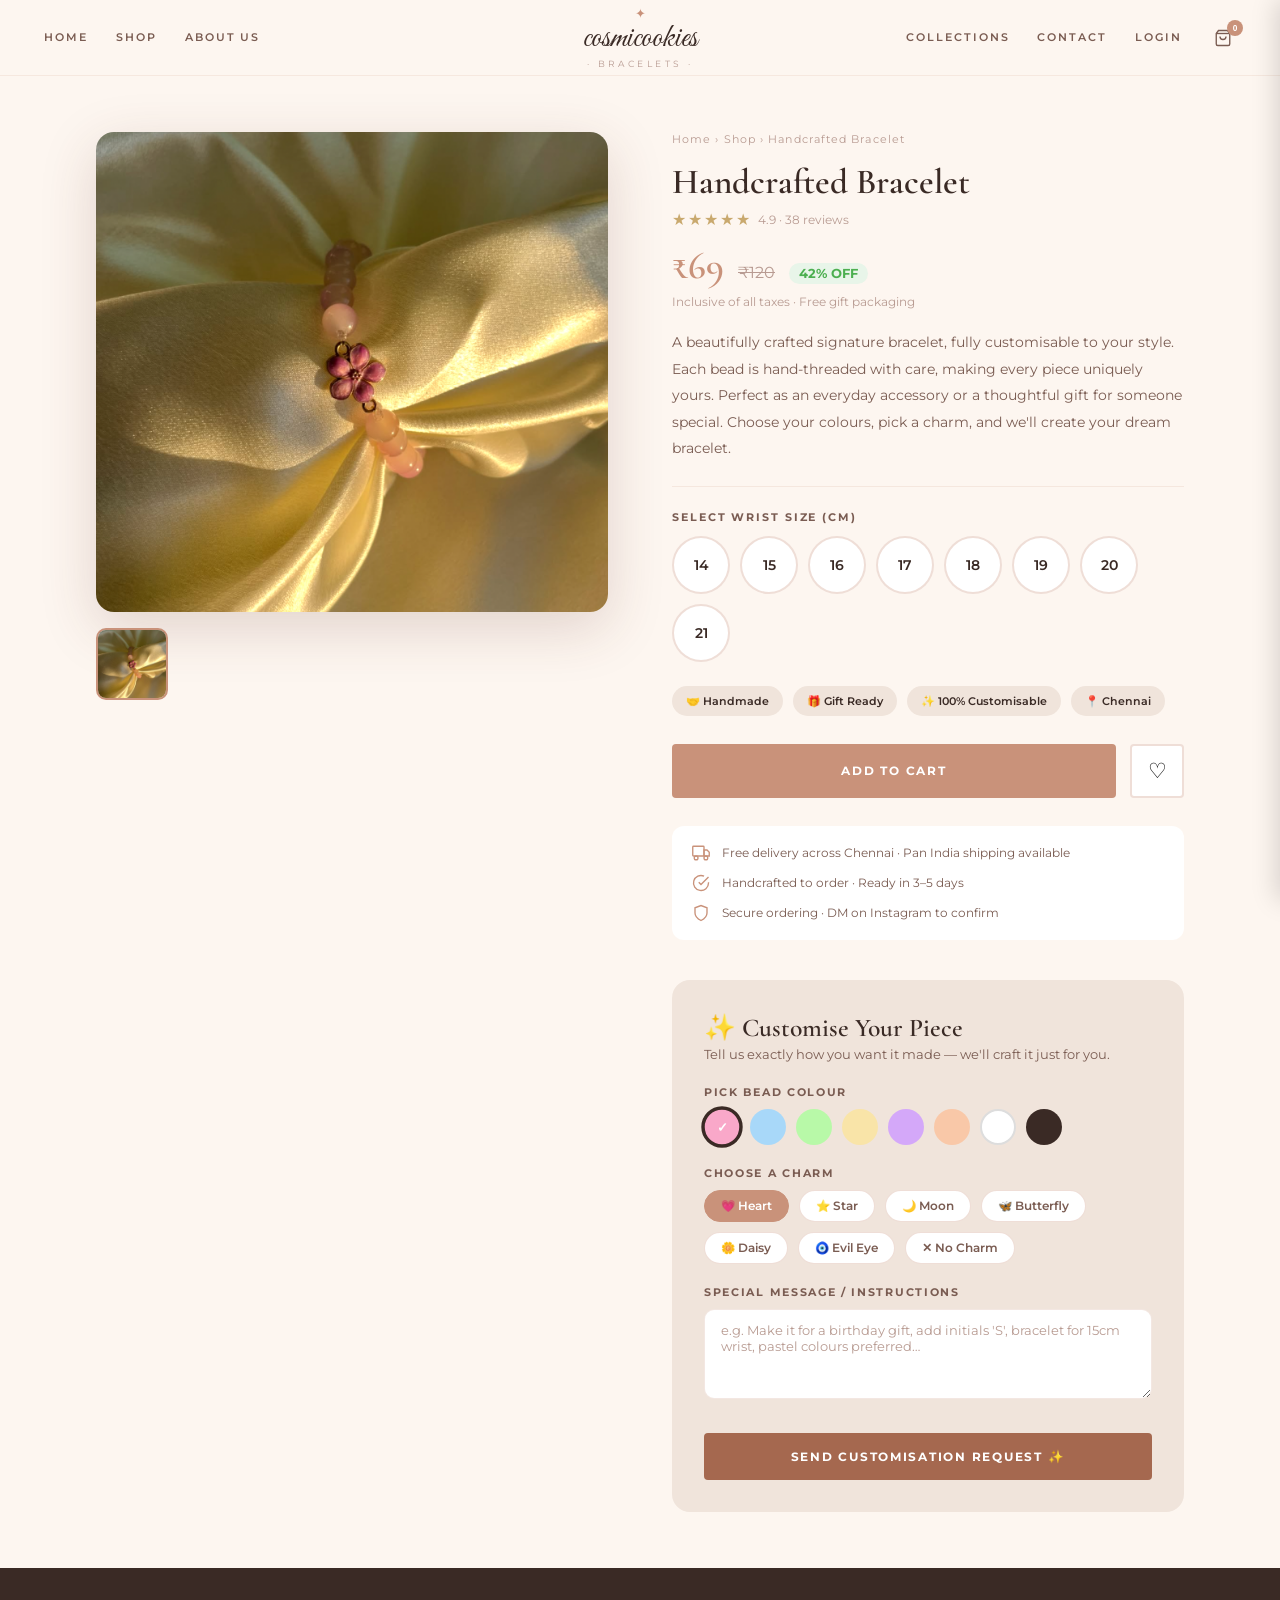
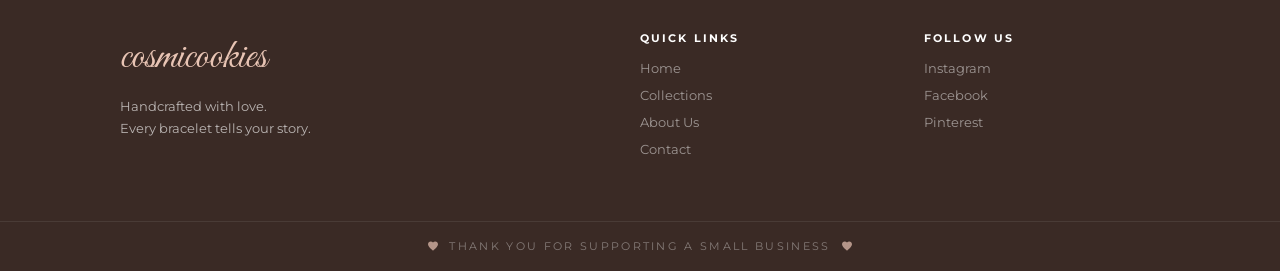
==== commit acfd88f8: "Added Flask backend, login, registration, and secure email verification" ====
--- a/product.html
+++ b/product.html
@@ -89,6 +89,7 @@
       <nav class="nav-links right-links">
         <a href="shop.html" class="nav-link">COLLECTIONS</a>
         <a href="index.html#contact" class="nav-link">CONTACT</a>
+        <a href="/login" class="nav-link">LOGIN</a>
       </nav>
       <div class="nav-icons">
         <button class="icon-btn cart-btn" aria-label="Cart" id="cart-btn">
